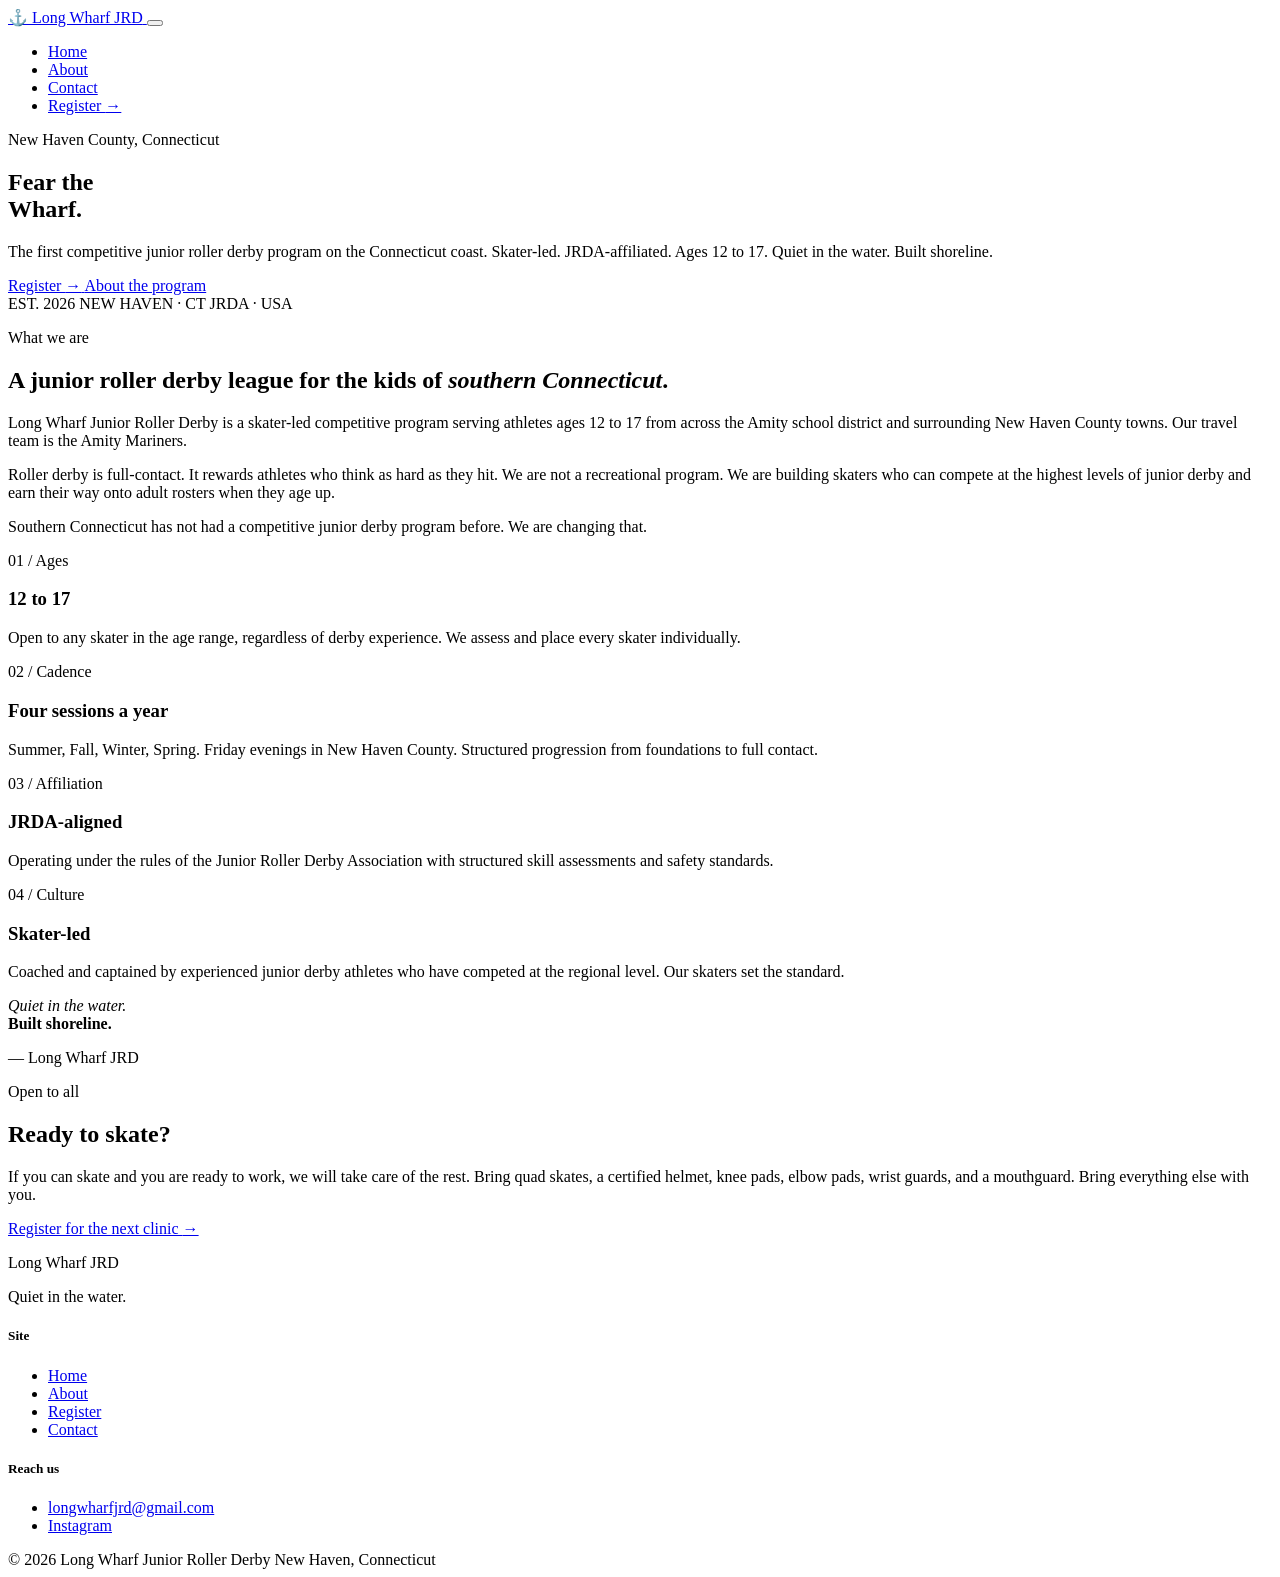
==== index.html @ 36a2472e "Add files via upload" ====
<!DOCTYPE html>
<html lang="en">
<head>
  <meta charset="UTF-8">
  <meta name="viewport" content="width=device-width, initial-scale=1.0">
  <title>Long Wharf Junior Roller Derby — New Haven County, Connecticut</title>
  <meta name="description" content="The first competitive junior roller derby program on the Connecticut coast. Skater-led, JRDA-affiliated, ages 12 to 17. Quiet in the water. Built shoreline.">

  <!-- Open Graph -->
  <meta property="og:type" content="website">
  <meta property="og:title" content="Long Wharf Junior Roller Derby">
  <meta property="og:description" content="The first competitive junior roller derby program on the Connecticut coast. Ages 12 to 17. Fear the wharf.">
  <meta property="og:image" content="assets/og-image.jpg">
  <meta property="og:url" content="https://longwharfjrd.com/">
  <meta name="twitter:card" content="summary_large_image">

  <link rel="icon" type="image/png" href="assets/favicon.png">
  <link rel="preconnect" href="https://fonts.googleapis.com">
  <link rel="preconnect" href="https://fonts.gstatic.com" crossorigin>
  <link href="https://fonts.googleapis.com/css2?family=Fraunces:ital,opsz,wght,SOFT@0,9..144,400..600,0..100;1,9..144,400..600,0..100&family=JetBrains+Mono:wght@400;500&family=Manrope:wght@400;500;600;700&display=swap" rel="stylesheet">

  <link rel="stylesheet" href="css/style.css">
</head>
<body>

  <!-- ───────── NAV ───────── -->
  <header class="nav" id="nav">
    <div class="container nav__inner">
      <a href="index.html" class="nav__brand">
        <span class="nav__brand-mark">⚓</span>
        <span>Long Wharf JRD</span>
      </a>
      <button class="nav__toggle" aria-label="Toggle menu" aria-expanded="false">
        <span></span><span></span><span></span>
      </button>
      <ul class="nav__list">
        <li><a href="index.html" class="nav__link">Home</a></li>
        <li><a href="about.html" class="nav__link">About</a></li>
        <li><a href="contact.html" class="nav__link">Contact</a></li>
        <li><a href="register.html" class="nav__cta">Register <span aria-hidden="true">→</span></a></li>
      </ul>
    </div>
  </header>

  <!-- ───────── HERO ───────── -->
  <section class="hero">
    <div class="container hero__inner">
      <div class="reveal">
        <p class="hero__eyebrow">New Haven County, Connecticut</p>
      </div>
      <h1 class="hero__slogan reveal reveal--delay-1">
        Fear the<br>
        <strong>Wharf.</strong>
      </h1>
      <div class="reveal reveal--delay-2">
        <p class="hero__sub">
          The first competitive junior roller derby program on the Connecticut coast. Skater-led. JRDA-affiliated. Ages 12 to 17. Quiet in the water. Built shoreline.
        </p>
      </div>
      <div class="hero__actions reveal reveal--delay-3">
        <a href="register.html" class="btn btn--primary">
          Register
          <span class="btn__arrow" aria-hidden="true">→</span>
        </a>
        <a href="about.html" class="btn btn--ghost">
          About the program
        </a>
      </div>
    </div>
    <div class="hero__meta">
      <span>EST. 2026</span>
      <span>NEW HAVEN · CT</span>
      <span>JRDA · USA</span>
    </div>
  </section>

  <!-- ───────── INTRO ───────── -->
  <section class="section intro">
    <div class="container">
      <div class="intro__grid">
        <div class="reveal">
          <p class="section-eyebrow">What we are</p>
          <h2 class="intro__heading">A junior roller derby league for the kids of <em>southern Connecticut</em>.</h2>
        </div>
        <div class="intro__body reveal reveal--delay-1">
          <p>Long Wharf Junior Roller Derby is a skater-led competitive program serving athletes ages 12 to 17 from across the Amity school district and surrounding New Haven County towns. Our travel team is the Amity Mariners.</p>
          <p>Roller derby is full-contact. It rewards athletes who think as hard as they hit. We are not a recreational program. We are building skaters who can compete at the highest levels of junior derby and earn their way onto adult rosters when they age up.</p>
          <p>Southern Connecticut has not had a competitive junior derby program before. We are changing that.</p>
        </div>
      </div>
    </div>
  </section>

  <!-- ───────── PILLARS ───────── -->
  <section class="section pillars">
    <div class="container">
      <div class="pillars__grid">
        <div class="pillar reveal">
          <span class="pillar__num">01 / Ages</span>
          <h3 class="pillar__title">12 to 17</h3>
          <p class="pillar__body">Open to any skater in the age range, regardless of derby experience. We assess and place every skater individually.</p>
        </div>
        <div class="pillar reveal reveal--delay-1">
          <span class="pillar__num">02 / Cadence</span>
          <h3 class="pillar__title">Four sessions a year</h3>
          <p class="pillar__body">Summer, Fall, Winter, Spring. Friday evenings in New Haven County. Structured progression from foundations to full contact.</p>
        </div>
        <div class="pillar reveal reveal--delay-2">
          <span class="pillar__num">03 / Affiliation</span>
          <h3 class="pillar__title">JRDA-aligned</h3>
          <p class="pillar__body">Operating under the rules of the Junior Roller Derby Association with structured skill assessments and safety standards.</p>
        </div>
        <div class="pillar reveal reveal--delay-3">
          <span class="pillar__num">04 / Culture</span>
          <h3 class="pillar__title">Skater-led</h3>
          <p class="pillar__body">Coached and captained by experienced junior derby athletes who have competed at the regional level. Our skaters set the standard.</p>
        </div>
      </div>
    </div>
  </section>

  <!-- ───────── BANNER ───────── -->
  <section class="banner">
    <div class="container banner__inner">
      <p class="banner__quote reveal">
        <em>Quiet in the water.</em><br>
        <strong>Built shoreline.</strong>
      </p>
      <p class="banner__cite reveal reveal--delay-1">— Long Wharf JRD</p>
    </div>
  </section>

  <!-- ───────── CTA ───────── -->
  <section class="section cta">
    <div class="container-narrow">
      <div class="cta__inner">
        <p class="section-eyebrow">Open to all</p>
        <h2 class="cta__title reveal">Ready to skate?</h2>
        <p class="cta__body reveal reveal--delay-1">If you can skate and you are ready to work, we will take care of the rest. Bring quad skates, a certified helmet, knee pads, elbow pads, wrist guards, and a mouthguard. Bring everything else with you.</p>
        <div class="cta__actions reveal reveal--delay-2">
          <a href="register.html" class="btn btn--dark">
            Register for the next clinic
            <span class="btn__arrow" aria-hidden="true">→</span>
          </a>
        </div>
      </div>
    </div>
  </section>

  <!-- ───────── FOOTER ───────── -->
  <footer class="footer">
    <div class="container">
      <div class="footer__inner">
        <div>
          <p class="footer__brand">Long Wharf JRD</p>
          <p class="footer__tagline">Quiet in the water.</p>
        </div>
        <div>
          <h5>Site</h5>
          <ul>
            <li><a href="index.html">Home</a></li>
            <li><a href="about.html">About</a></li>
            <li><a href="register.html">Register</a></li>
            <li><a href="contact.html">Contact</a></li>
          </ul>
        </div>
        <div>
          <h5>Reach us</h5>
          <ul>
            <li><a href="mailto:longwharfjrd@gmail.com">longwharfjrd@gmail.com</a></li>
            <li><a href="https://instagram.com/longwharfjrd" target="_blank" rel="noopener">Instagram</a></li>
          </ul>
        </div>
      </div>
      <div class="footer__bottom">
        <span>© <span data-year>2026</span> Long Wharf Junior Roller Derby</span>
        <span>New Haven, Connecticut</span>
      </div>
    </div>
  </footer>

  <script src="js/main.js"></script>
</body>
</html>
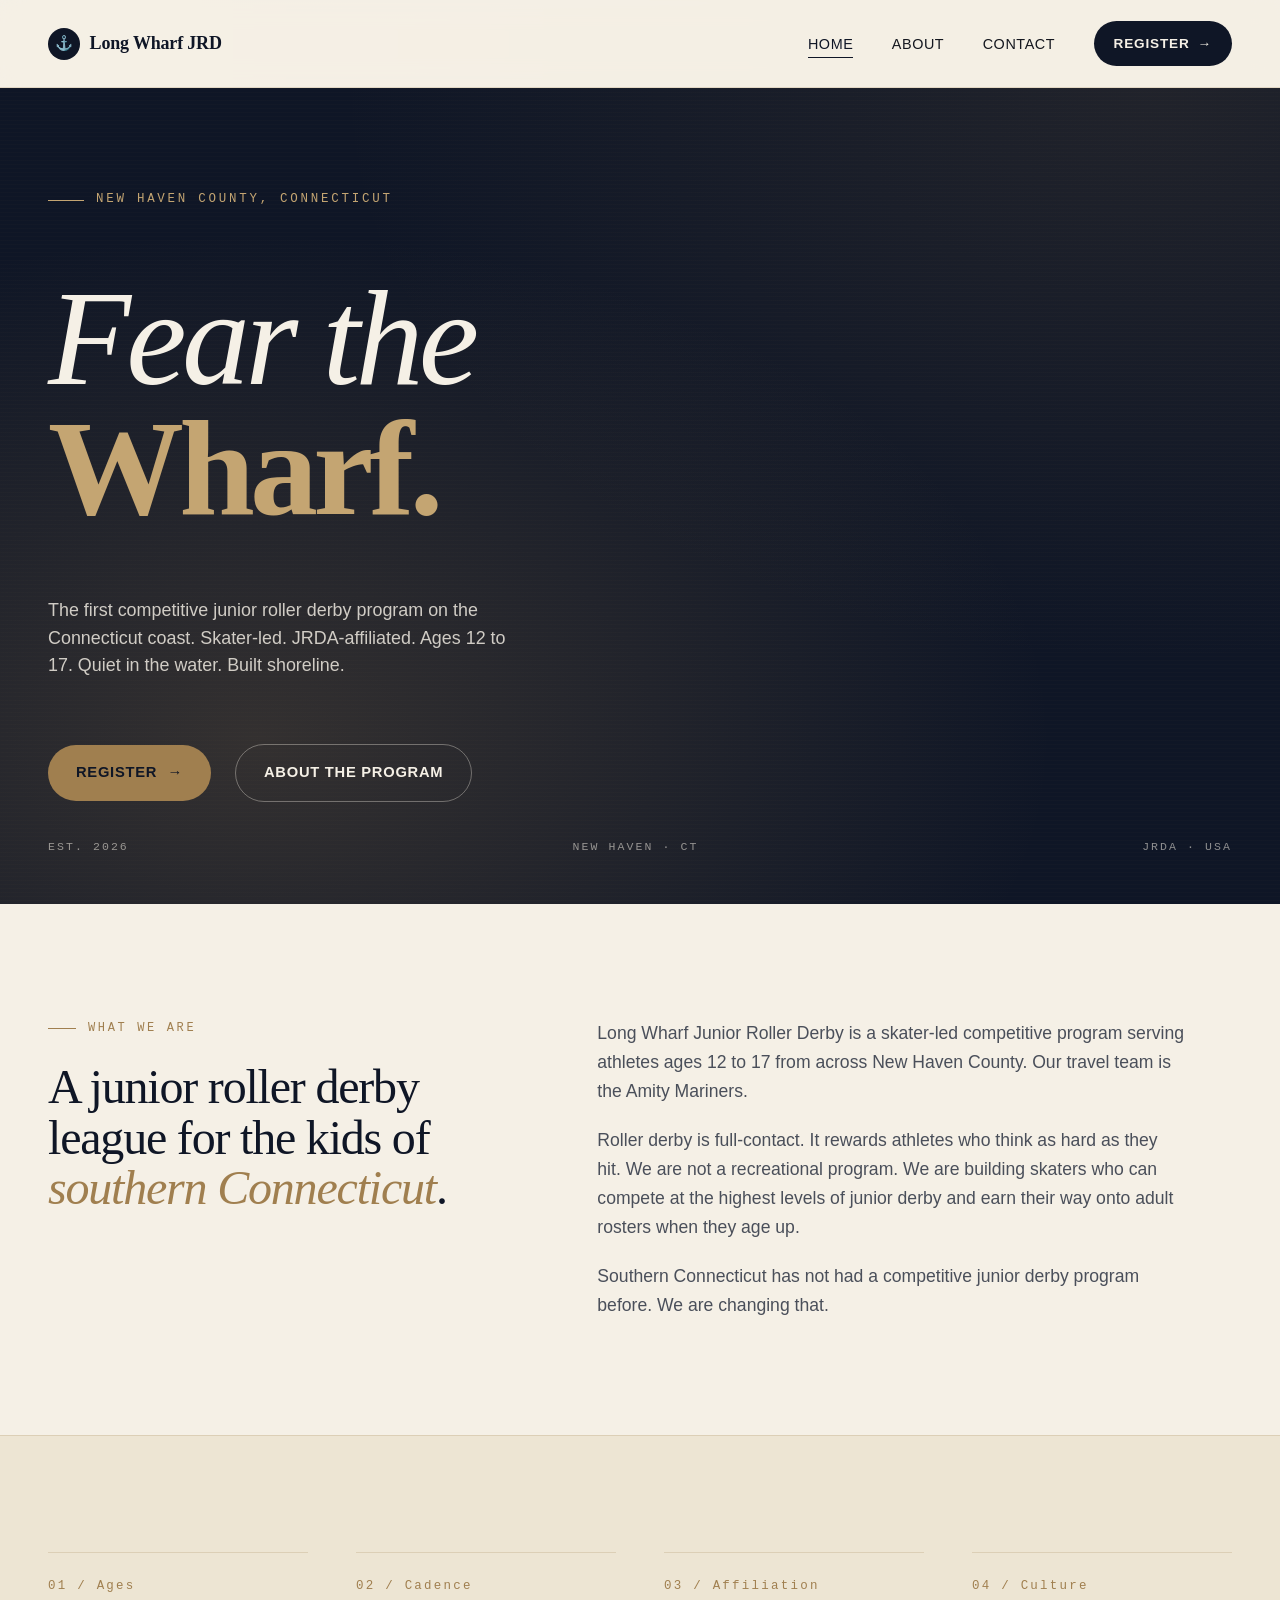
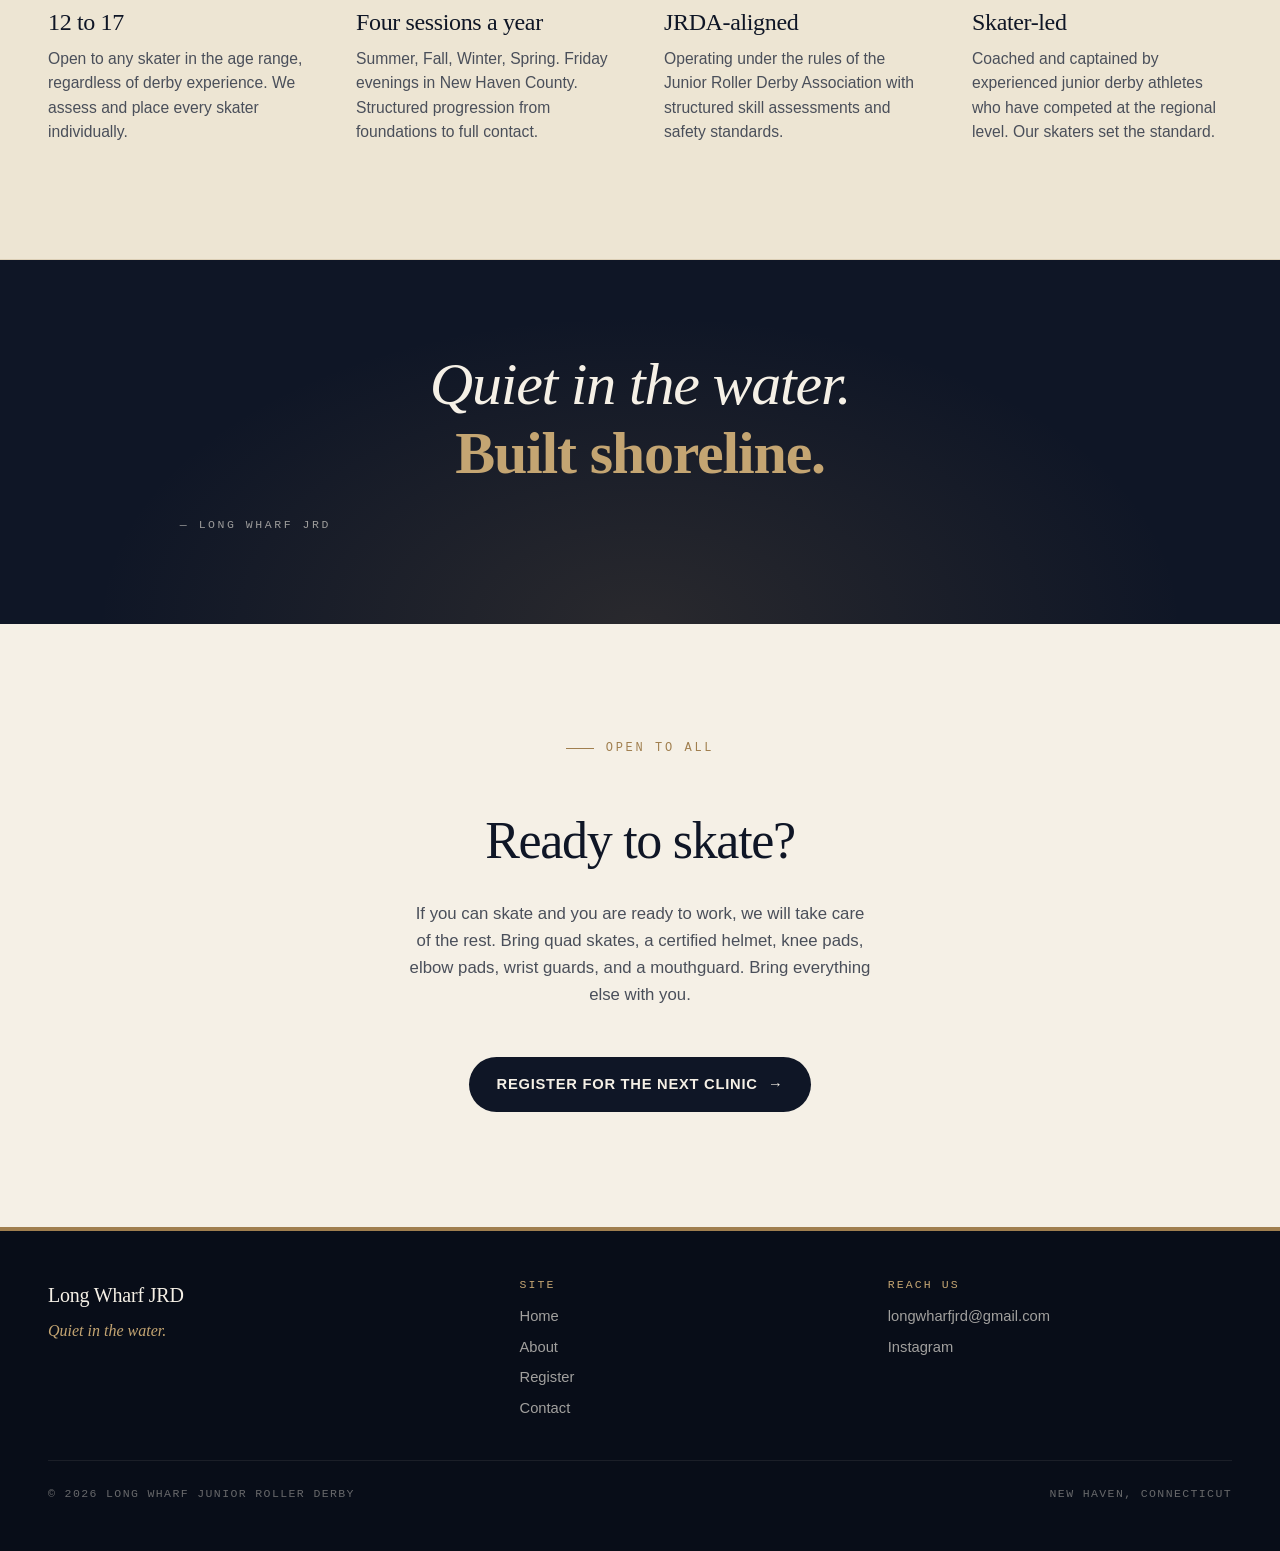
==== commit 0249f67d: "Update index.html" ====
--- a/index.html
+++ b/index.html
@@ -83,7 +83,7 @@
           <h2 class="intro__heading">A junior roller derby league for the kids of <em>southern Connecticut</em>.</h2>
         </div>
         <div class="intro__body reveal reveal--delay-1">
-          <p>Long Wharf Junior Roller Derby is a skater-led competitive program serving athletes ages 12 to 17 from across the Amity school district and surrounding New Haven County towns. Our travel team is the Amity Mariners.</p>
+          <p>Long Wharf Junior Roller Derby is a skater-led competitive program serving athletes ages 12 to 17 from across New Haven County. Our travel team is the Amity Mariners.</p>
           <p>Roller derby is full-contact. It rewards athletes who think as hard as they hit. We are not a recreational program. We are building skaters who can compete at the highest levels of junior derby and earn their way onto adult rosters when they age up.</p>
           <p>Southern Connecticut has not had a competitive junior derby program before. We are changing that.</p>
         </div>
--- a/css/style.css
+++ b/css/style.css
@@ -0,0 +1,1001 @@
+/* ═══════════════════════════════════════════════════════════
+   LONG WHARF JUNIOR ROLLER DERBY
+   stylesheet — refined editorial maritime
+   ═══════════════════════════════════════════════════════════ */
+
+/* ─── 1. RESET ─── */
+*, *::before, *::after { box-sizing: border-box; margin: 0; padding: 0; }
+html { scroll-behavior: smooth; -webkit-text-size-adjust: 100%; }
+body { line-height: 1.5; -webkit-font-smoothing: antialiased; -moz-osx-font-smoothing: grayscale; }
+img, picture, svg { display: block; max-width: 100%; }
+button { font: inherit; cursor: pointer; background: none; border: none; color: inherit; }
+a { color: inherit; text-decoration: none; }
+ul, ol { list-style: none; }
+
+/* ─── 2. TOKENS ─── */
+:root {
+  /* color */
+  --navy: #0f1626;
+  --navy-deep: #080d18;
+  --navy-soft: #1a2238;
+  --brass: #a07f4f;
+  --brass-soft: #c4a572;
+  --brass-pale: #e8dcc4;
+  --paper: #f5f0e6;
+  --paper-warm: #ede5d3;
+  --ink: #14171f;
+  --ink-soft: #4a4f5a;
+  --ink-muted: #7a7f8a;
+  --rust: #8b3a1f;
+  --line: rgba(20, 23, 31, 0.12);
+  --line-paper: rgba(160, 127, 79, 0.22);
+
+  /* type */
+  --font-display: "Fraunces", Georgia, serif;
+  --font-body: "Manrope", -apple-system, BlinkMacSystemFont, sans-serif;
+  --font-mono: "JetBrains Mono", "Courier New", monospace;
+
+  /* scale */
+  --space-1: 0.5rem;
+  --space-2: 1rem;
+  --space-3: 1.5rem;
+  --space-4: 2rem;
+  --space-5: 3rem;
+  --space-6: 4rem;
+  --space-7: 6rem;
+  --space-8: 9rem;
+
+  /* layout */
+  --container: 1280px;
+  --container-narrow: 880px;
+  --header-h: 88px;
+
+  /* timing */
+  --ease: cubic-bezier(0.32, 0.72, 0, 1);
+}
+
+/* ─── 3. BASE TYPOGRAPHY ─── */
+body {
+  font-family: var(--font-body);
+  font-size: 17px;
+  font-weight: 400;
+  line-height: 1.6;
+  color: var(--ink);
+  background: var(--paper);
+  background-image:
+    radial-gradient(at 80% 0%, rgba(160, 127, 79, 0.04) 0%, transparent 60%),
+    radial-gradient(at 0% 100%, rgba(15, 22, 38, 0.03) 0%, transparent 50%);
+  min-height: 100vh;
+}
+
+h1, h2, h3, h4, h5, h6 {
+  font-family: var(--font-display);
+  font-weight: 500;
+  line-height: 1.05;
+  letter-spacing: -0.02em;
+  color: var(--navy);
+  font-variation-settings: "opsz" 144, "SOFT" 0;
+}
+
+h1 { font-size: clamp(2.75rem, 7vw, 5.5rem); font-weight: 400; }
+h2 { font-size: clamp(2rem, 4.5vw, 3.25rem); font-weight: 500; }
+h3 { font-size: clamp(1.4rem, 2.5vw, 1.85rem); font-weight: 600; }
+h4 { font-size: 1.125rem; font-weight: 600; letter-spacing: 0.02em; }
+
+p { max-width: 60ch; }
+.lead { font-size: 1.25rem; line-height: 1.55; color: var(--ink); }
+em, i { font-style: italic; }
+
+::selection { background: var(--navy); color: var(--brass-soft); }
+
+/* ─── 4. LAYOUT ─── */
+.container { width: 100%; max-width: var(--container); margin-inline: auto; padding-inline: clamp(1.25rem, 4vw, 3rem); }
+.container-narrow { width: 100%; max-width: var(--container-narrow); margin-inline: auto; padding-inline: clamp(1.25rem, 4vw, 3rem); }
+.section { padding-block: clamp(4rem, 9vw, 7.5rem); position: relative; }
+.section--tight { padding-block: clamp(2.5rem, 5vw, 4.5rem); }
+
+/* ─── 5. NAV ─── */
+.nav {
+  position: sticky;
+  top: 0;
+  z-index: 50;
+  background: rgba(245, 240, 230, 0.82);
+  backdrop-filter: saturate(140%) blur(12px);
+  -webkit-backdrop-filter: saturate(140%) blur(12px);
+  border-bottom: 1px solid var(--line-paper);
+  height: var(--header-h);
+}
+.nav__inner {
+  height: 100%;
+  display: flex;
+  align-items: center;
+  justify-content: space-between;
+  gap: var(--space-3);
+}
+.nav__brand {
+  font-family: var(--font-display);
+  font-weight: 600;
+  font-size: 1.125rem;
+  letter-spacing: -0.01em;
+  color: var(--navy);
+  display: flex;
+  align-items: center;
+  gap: 0.6rem;
+}
+.nav__brand-mark {
+  display: inline-block;
+  width: 32px;
+  height: 32px;
+  background: var(--navy);
+  color: var(--brass-soft);
+  border-radius: 50%;
+  font-family: var(--font-display);
+  font-weight: 600;
+  font-size: 0.9rem;
+  display: flex;
+  align-items: center;
+  justify-content: center;
+  letter-spacing: 0;
+}
+.nav__list {
+  display: flex;
+  gap: clamp(1rem, 3vw, 2.5rem);
+  align-items: center;
+}
+.nav__link {
+  font-family: var(--font-body);
+  font-size: 0.9rem;
+  font-weight: 500;
+  letter-spacing: 0.04em;
+  text-transform: uppercase;
+  color: var(--ink);
+  position: relative;
+  padding-block: 0.25rem;
+  transition: color 200ms var(--ease);
+}
+.nav__link::after {
+  content: "";
+  position: absolute;
+  left: 0;
+  right: 0;
+  bottom: -2px;
+  height: 1px;
+  background: var(--navy);
+  transform: scaleX(0);
+  transform-origin: left;
+  transition: transform 240ms var(--ease);
+}
+.nav__link:hover { color: var(--navy); }
+.nav__link:hover::after { transform: scaleX(1); }
+.nav__link.is-active { color: var(--navy); }
+.nav__link.is-active::after { transform: scaleX(1); }
+.nav__cta {
+  display: inline-flex;
+  align-items: center;
+  gap: 0.5rem;
+  font-family: var(--font-body);
+  font-size: 0.85rem;
+  font-weight: 600;
+  letter-spacing: 0.06em;
+  text-transform: uppercase;
+  background: var(--navy);
+  color: var(--paper);
+  padding: 0.7rem 1.25rem;
+  border-radius: 999px;
+  transition: background 200ms var(--ease), transform 200ms var(--ease);
+}
+.nav__cta:hover { background: var(--navy-deep); transform: translateY(-1px); }
+.nav__toggle {
+  display: none;
+  width: 44px;
+  height: 44px;
+  position: relative;
+}
+.nav__toggle span {
+  display: block;
+  position: absolute;
+  left: 12px;
+  right: 12px;
+  height: 1.5px;
+  background: var(--navy);
+  transition: transform 240ms var(--ease), opacity 240ms var(--ease), top 240ms var(--ease);
+}
+.nav__toggle span:nth-child(1) { top: 16px; }
+.nav__toggle span:nth-child(2) { top: 22px; }
+.nav__toggle span:nth-child(3) { top: 28px; }
+.nav.is-open .nav__toggle span:nth-child(1) { top: 22px; transform: rotate(45deg); }
+.nav.is-open .nav__toggle span:nth-child(2) { opacity: 0; }
+.nav.is-open .nav__toggle span:nth-child(3) { top: 22px; transform: rotate(-45deg); }
+
+/* ─── 6. HERO ─── */
+.hero {
+  position: relative;
+  min-height: calc(100vh - var(--header-h));
+  display: flex;
+  align-items: center;
+  background: var(--navy);
+  color: var(--paper);
+  overflow: hidden;
+  isolation: isolate;
+}
+.hero::before {
+  content: "";
+  position: absolute;
+  inset: 0;
+  background:
+    radial-gradient(ellipse at 20% 80%, rgba(160, 127, 79, 0.25) 0%, transparent 55%),
+    radial-gradient(ellipse at 90% 0%, rgba(160, 127, 79, 0.12) 0%, transparent 50%);
+  z-index: -1;
+}
+.hero::after {
+  content: "";
+  position: absolute;
+  inset: 0;
+  background-image:
+    repeating-linear-gradient(
+      0deg,
+      transparent 0,
+      transparent 3px,
+      rgba(160, 127, 79, 0.025) 3px,
+      rgba(160, 127, 79, 0.025) 4px
+    );
+  pointer-events: none;
+  z-index: -1;
+}
+.hero__inner {
+  position: relative;
+  width: 100%;
+  display: grid;
+  gap: clamp(2rem, 5vw, 4rem);
+  padding-block: clamp(4rem, 8vw, 8rem);
+}
+.hero__eyebrow {
+  font-family: var(--font-mono);
+  font-size: 0.78rem;
+  font-weight: 400;
+  letter-spacing: 0.22em;
+  text-transform: uppercase;
+  color: var(--brass-soft);
+  display: flex;
+  align-items: center;
+  gap: 0.75rem;
+}
+.hero__eyebrow::before {
+  content: "";
+  width: 36px;
+  height: 1px;
+  background: var(--brass-soft);
+  flex-shrink: 0;
+}
+.hero__slogan {
+  font-family: var(--font-display);
+  font-weight: 400;
+  font-style: italic;
+  font-size: clamp(3.5rem, 11vw, 8.5rem);
+  line-height: 0.95;
+  letter-spacing: -0.035em;
+  color: var(--paper);
+  font-variation-settings: "opsz" 144, "SOFT" 100;
+}
+.hero__slogan strong {
+  font-weight: 600;
+  font-style: normal;
+  color: var(--brass-soft);
+  display: block;
+}
+.hero__sub {
+  font-size: clamp(1.05rem, 1.4vw, 1.2rem);
+  max-width: 48ch;
+  color: rgba(245, 240, 230, 0.82);
+  line-height: 1.55;
+}
+.hero__actions {
+  display: flex;
+  flex-wrap: wrap;
+  gap: 1rem 1.5rem;
+  align-items: center;
+}
+.hero__meta {
+  position: absolute;
+  bottom: clamp(1.5rem, 4vw, 3rem);
+  left: clamp(1.25rem, 4vw, 3rem);
+  right: clamp(1.25rem, 4vw, 3rem);
+  display: flex;
+  justify-content: space-between;
+  align-items: end;
+  gap: 1rem;
+  font-family: var(--font-mono);
+  font-size: 0.72rem;
+  letter-spacing: 0.18em;
+  text-transform: uppercase;
+  color: rgba(245, 240, 230, 0.55);
+}
+.hero__meta span { white-space: nowrap; }
+
+/* ─── 7. BUTTONS ─── */
+.btn {
+  display: inline-flex;
+  align-items: center;
+  gap: 0.65rem;
+  font-family: var(--font-body);
+  font-size: 0.92rem;
+  font-weight: 600;
+  letter-spacing: 0.05em;
+  text-transform: uppercase;
+  padding: 1rem 1.75rem;
+  border-radius: 999px;
+  transition: transform 200ms var(--ease), background 200ms var(--ease), color 200ms var(--ease);
+  white-space: nowrap;
+}
+.btn--primary {
+  background: var(--brass);
+  color: var(--navy);
+}
+.btn--primary:hover { background: var(--brass-soft); transform: translateY(-2px); }
+.btn--ghost {
+  background: transparent;
+  color: var(--paper);
+  border: 1px solid rgba(245, 240, 230, 0.35);
+}
+.btn--ghost:hover { background: rgba(245, 240, 230, 0.08); border-color: rgba(245, 240, 230, 0.6); }
+.btn--dark {
+  background: var(--navy);
+  color: var(--paper);
+}
+.btn--dark:hover { background: var(--navy-deep); transform: translateY(-2px); }
+.btn__arrow {
+  display: inline-block;
+  transition: transform 240ms var(--ease);
+}
+.btn:hover .btn__arrow { transform: translateX(4px); }
+
+/* ─── 8. SECTIONS ─── */
+.section-eyebrow {
+  font-family: var(--font-mono);
+  font-size: 0.75rem;
+  font-weight: 400;
+  letter-spacing: 0.22em;
+  text-transform: uppercase;
+  color: var(--brass);
+  display: flex;
+  align-items: center;
+  gap: 0.75rem;
+  margin-bottom: var(--space-3);
+}
+.section-eyebrow::before {
+  content: "";
+  width: 28px;
+  height: 1px;
+  background: var(--brass);
+}
+.section-title {
+  font-family: var(--font-display);
+  font-weight: 400;
+  font-size: clamp(2.25rem, 5vw, 3.5rem);
+  line-height: 1.05;
+  letter-spacing: -0.025em;
+  color: var(--navy);
+  margin-bottom: var(--space-4);
+  max-width: 22ch;
+}
+.section-title em {
+  font-style: italic;
+  color: var(--brass);
+  font-weight: 400;
+}
+
+/* ─── 9. INTRO BLOCK (home) ─── */
+.intro {
+  position: relative;
+  background: var(--paper);
+}
+.intro__grid {
+  display: grid;
+  grid-template-columns: 1fr;
+  gap: var(--space-6);
+  align-items: start;
+}
+@media (min-width: 900px) {
+  .intro__grid { grid-template-columns: 1fr 1.4fr; gap: var(--space-7); }
+}
+.intro__heading {
+  font-family: var(--font-display);
+  font-size: clamp(2rem, 4vw, 3rem);
+  font-weight: 400;
+  line-height: 1.05;
+  letter-spacing: -0.025em;
+  color: var(--navy);
+}
+.intro__heading em {
+  font-style: italic;
+  color: var(--brass);
+}
+.intro__body { font-size: 1.1rem; line-height: 1.65; color: var(--ink-soft); }
+.intro__body p + p { margin-top: 1.25rem; }
+
+/* ─── 10. PILLARS ─── */
+.pillars { background: var(--paper-warm); border-block: 1px solid var(--line-paper); }
+.pillars__grid {
+  display: grid;
+  grid-template-columns: repeat(auto-fit, minmax(220px, 1fr));
+  gap: clamp(2rem, 4vw, 3rem);
+}
+.pillar {
+  display: flex;
+  flex-direction: column;
+  gap: 0.75rem;
+  padding-top: 1.5rem;
+  border-top: 1px solid var(--line-paper);
+  position: relative;
+}
+.pillar__num {
+  font-family: var(--font-mono);
+  font-size: 0.78rem;
+  letter-spacing: 0.18em;
+  color: var(--brass);
+}
+.pillar__title {
+  font-family: var(--font-display);
+  font-size: 1.5rem;
+  font-weight: 500;
+  line-height: 1.1;
+  letter-spacing: -0.015em;
+  color: var(--navy);
+}
+.pillar__body {
+  font-size: 0.98rem;
+  line-height: 1.55;
+  color: var(--ink-soft);
+}
+
+/* ─── 11. BANNER (full-width slogan band) ─── */
+.banner {
+  background: var(--navy);
+  color: var(--paper);
+  position: relative;
+  overflow: hidden;
+  isolation: isolate;
+}
+.banner::before {
+  content: "";
+  position: absolute;
+  inset: 0;
+  background: radial-gradient(ellipse at 50% 100%, rgba(160, 127, 79, 0.18) 0%, transparent 60%);
+  z-index: -1;
+}
+.banner__inner {
+  padding-block: clamp(4rem, 7vw, 6rem);
+  text-align: center;
+}
+.banner__quote {
+  font-family: var(--font-display);
+  font-style: italic;
+  font-weight: 400;
+  font-size: clamp(2rem, 5vw, 3.75rem);
+  line-height: 1.15;
+  letter-spacing: -0.02em;
+  max-width: 22ch;
+  margin: 0 auto;
+  color: var(--paper);
+  font-variation-settings: "opsz" 144, "SOFT" 100;
+}
+.banner__quote strong {
+  font-weight: 600;
+  font-style: normal;
+  color: var(--brass-soft);
+}
+.banner__cite {
+  font-family: var(--font-mono);
+  font-size: 0.72rem;
+  letter-spacing: 0.22em;
+  text-transform: uppercase;
+  color: rgba(245, 240, 230, 0.6);
+  margin-top: 1.75rem;
+}
+
+/* ─── 12. CTA BLOCK ─── */
+.cta {
+  background: var(--paper);
+}
+.cta__inner {
+  display: flex;
+  flex-direction: column;
+  gap: var(--space-4);
+  align-items: center;
+  text-align: center;
+}
+.cta__title {
+  font-family: var(--font-display);
+  font-size: clamp(2rem, 4.5vw, 3.25rem);
+  font-weight: 400;
+  letter-spacing: -0.025em;
+  color: var(--navy);
+  max-width: 18ch;
+}
+.cta__title em { font-style: italic; color: var(--brass); }
+.cta__body {
+  font-size: 1.05rem;
+  color: var(--ink-soft);
+  max-width: 50ch;
+  line-height: 1.6;
+}
+.cta__actions {
+  display: flex;
+  flex-wrap: wrap;
+  gap: 1rem;
+  justify-content: center;
+  margin-top: var(--space-2);
+}
+
+/* ─── 13. PAGE HEADER (subpages) ─── */
+.page-header {
+  background: var(--navy);
+  color: var(--paper);
+  position: relative;
+  overflow: hidden;
+  isolation: isolate;
+}
+.page-header::before {
+  content: "";
+  position: absolute;
+  inset: 0;
+  background: radial-gradient(ellipse at 80% 40%, rgba(160, 127, 79, 0.15) 0%, transparent 60%);
+  z-index: -1;
+}
+.page-header__inner {
+  padding-block: clamp(5rem, 9vw, 8rem);
+}
+.page-header__eyebrow {
+  font-family: var(--font-mono);
+  font-size: 0.78rem;
+  letter-spacing: 0.22em;
+  text-transform: uppercase;
+  color: var(--brass-soft);
+  display: flex;
+  align-items: center;
+  gap: 0.75rem;
+  margin-bottom: var(--space-3);
+}
+.page-header__eyebrow::before {
+  content: "";
+  width: 36px;
+  height: 1px;
+  background: var(--brass-soft);
+}
+.page-header__title {
+  font-family: var(--font-display);
+  font-weight: 400;
+  font-size: clamp(3rem, 8vw, 6rem);
+  line-height: 1;
+  letter-spacing: -0.03em;
+  color: var(--paper);
+  font-variation-settings: "opsz" 144, "SOFT" 50;
+  max-width: 16ch;
+}
+.page-header__title em {
+  font-style: italic;
+  color: var(--brass-soft);
+}
+
+/* ─── 14. PROSE (about, register) ─── */
+.prose {
+  max-width: 68ch;
+}
+.prose h2 {
+  margin-top: var(--space-6);
+  margin-bottom: var(--space-3);
+  font-size: clamp(1.75rem, 3.5vw, 2.5rem);
+}
+.prose h2:first-child { margin-top: 0; }
+.prose h3 {
+  margin-top: var(--space-4);
+  margin-bottom: var(--space-2);
+  font-size: 1.35rem;
+  font-weight: 600;
+  color: var(--navy);
+}
+.prose p {
+  font-size: 1.075rem;
+  line-height: 1.65;
+  color: var(--ink-soft);
+  margin-bottom: 1.25rem;
+  max-width: 65ch;
+}
+.prose p strong { color: var(--ink); font-weight: 600; }
+.prose ul {
+  margin-block: 1.25rem;
+  padding-left: 0;
+}
+.prose ul li {
+  font-size: 1.075rem;
+  line-height: 1.6;
+  color: var(--ink-soft);
+  padding-left: 1.5rem;
+  margin-bottom: 0.6rem;
+  position: relative;
+}
+.prose ul li::before {
+  content: "";
+  position: absolute;
+  left: 0;
+  top: 0.65em;
+  width: 8px;
+  height: 1px;
+  background: var(--brass);
+}
+.prose .lede {
+  font-family: var(--font-display);
+  font-weight: 400;
+  font-size: clamp(1.4rem, 2.4vw, 1.75rem);
+  line-height: 1.4;
+  letter-spacing: -0.01em;
+  color: var(--navy);
+  margin-bottom: var(--space-5);
+  max-width: 32ch;
+}
+.prose .lede em { font-style: italic; color: var(--brass); }
+
+.divider {
+  height: 1px;
+  background: var(--line);
+  border: 0;
+  margin-block: var(--space-5);
+}
+
+/* ─── 15. TEAMS GRID (about) ─── */
+.teams {
+  display: grid;
+  grid-template-columns: 1fr;
+  gap: var(--space-3);
+  margin-block: var(--space-4);
+}
+@media (min-width: 760px) { .teams { grid-template-columns: repeat(2, 1fr); } }
+.team {
+  padding: var(--space-3);
+  background: var(--paper-warm);
+  border: 1px solid var(--line-paper);
+  border-radius: 4px;
+  display: flex;
+  flex-direction: column;
+  gap: 0.5rem;
+}
+.team__tier {
+  font-family: var(--font-mono);
+  font-size: 0.72rem;
+  letter-spacing: 0.18em;
+  text-transform: uppercase;
+  color: var(--brass);
+}
+.team__name {
+  font-family: var(--font-display);
+  font-size: 1.4rem;
+  font-weight: 500;
+  line-height: 1.1;
+  letter-spacing: -0.01em;
+  color: var(--navy);
+}
+.team__desc {
+  font-size: 0.95rem;
+  line-height: 1.5;
+  color: var(--ink-soft);
+}
+
+/* ─── 16. CODE STRIP (truncated codes on about page) ─── */
+.code-strip {
+  display: grid;
+  gap: var(--space-3);
+  margin-block: var(--space-4);
+}
+.code-strip__item {
+  display: grid;
+  grid-template-columns: auto 1fr;
+  gap: 1.25rem;
+  padding-block: 1rem;
+  border-bottom: 1px solid var(--line);
+}
+.code-strip__item:first-child { border-top: 1px solid var(--line); padding-top: 1.5rem; }
+.code-strip__letter {
+  font-family: var(--font-display);
+  font-size: 2rem;
+  font-weight: 400;
+  font-style: italic;
+  line-height: 1;
+  color: var(--brass);
+  width: 1.5em;
+}
+.code-strip__text strong {
+  display: block;
+  font-family: var(--font-body);
+  font-size: 0.78rem;
+  font-weight: 600;
+  letter-spacing: 0.12em;
+  text-transform: uppercase;
+  color: var(--navy);
+  margin-bottom: 0.35rem;
+}
+.code-strip__text p {
+  font-size: 0.98rem;
+  line-height: 1.55;
+  color: var(--ink-soft);
+}
+
+/* ─── 17. REGISTER PAGE ─── */
+.register-info {
+  display: grid;
+  gap: var(--space-3);
+  grid-template-columns: 1fr;
+  margin-block: var(--space-4);
+}
+@media (min-width: 760px) { .register-info { grid-template-columns: repeat(2, 1fr); } }
+.register-info__item {
+  padding: var(--space-3);
+  background: var(--paper-warm);
+  border: 1px solid var(--line-paper);
+  border-radius: 4px;
+}
+.register-info__label {
+  font-family: var(--font-mono);
+  font-size: 0.72rem;
+  letter-spacing: 0.18em;
+  text-transform: uppercase;
+  color: var(--brass);
+  margin-bottom: 0.6rem;
+}
+.register-info__value {
+  font-family: var(--font-display);
+  font-size: 1.25rem;
+  font-weight: 500;
+  color: var(--navy);
+  line-height: 1.2;
+  letter-spacing: -0.01em;
+}
+.gear-list {
+  list-style: none;
+  display: grid;
+  grid-template-columns: repeat(auto-fit, minmax(180px, 1fr));
+  gap: 0.5rem 1.5rem;
+  margin-block: var(--space-3);
+}
+.gear-list li {
+  font-size: 0.98rem;
+  color: var(--ink);
+  padding-left: 1.5rem;
+  position: relative;
+}
+.gear-list li::before {
+  content: "▪";
+  position: absolute;
+  left: 0;
+  color: var(--brass);
+}
+
+.form-embed {
+  margin-block: var(--space-5);
+  background: var(--paper-warm);
+  border: 1px solid var(--line-paper);
+  border-radius: 4px;
+  overflow: hidden;
+}
+.form-embed iframe {
+  display: block;
+  width: 100%;
+  border: 0;
+}
+
+.steps {
+  counter-reset: step;
+  display: grid;
+  gap: var(--space-3);
+  margin-block: var(--space-4);
+}
+.step {
+  display: grid;
+  grid-template-columns: auto 1fr;
+  gap: 1.25rem;
+  padding-block: 1.25rem;
+  border-top: 1px solid var(--line);
+}
+.step:last-child { border-bottom: 1px solid var(--line); }
+.step__num {
+  counter-increment: step;
+  font-family: var(--font-mono);
+  font-size: 0.85rem;
+  letter-spacing: 0.1em;
+  color: var(--brass);
+}
+.step__num::before { content: "0" counter(step); }
+.step__title {
+  font-family: var(--font-display);
+  font-size: 1.2rem;
+  font-weight: 500;
+  color: var(--navy);
+  margin-bottom: 0.25rem;
+}
+.step__body { font-size: 0.98rem; line-height: 1.55; color: var(--ink-soft); }
+
+/* ─── 18. CONTACT PAGE ─── */
+.contact-block {
+  display: grid;
+  gap: var(--space-4);
+  margin-block: var(--space-5);
+}
+@media (min-width: 760px) { .contact-block { grid-template-columns: repeat(2, 1fr); } }
+.contact-card {
+  padding: var(--space-4);
+  background: var(--paper-warm);
+  border: 1px solid var(--line-paper);
+  border-radius: 4px;
+  display: flex;
+  flex-direction: column;
+  gap: 0.75rem;
+}
+.contact-card__label {
+  font-family: var(--font-mono);
+  font-size: 0.72rem;
+  letter-spacing: 0.22em;
+  text-transform: uppercase;
+  color: var(--brass);
+}
+.contact-card__value {
+  font-family: var(--font-display);
+  font-size: clamp(1.5rem, 3vw, 2rem);
+  font-weight: 500;
+  color: var(--navy);
+  line-height: 1.15;
+  letter-spacing: -0.015em;
+  word-break: break-word;
+}
+.contact-card__value a { transition: color 200ms var(--ease); }
+.contact-card__value a:hover { color: var(--brass); }
+.contact-card__note {
+  font-size: 0.92rem;
+  line-height: 1.5;
+  color: var(--ink-muted);
+}
+
+/* ─── 19. 404 ─── */
+.notfound {
+  min-height: calc(100vh - var(--header-h));
+  display: flex;
+  align-items: center;
+  background: var(--navy);
+  color: var(--paper);
+  position: relative;
+  overflow: hidden;
+}
+.notfound::before {
+  content: "";
+  position: absolute;
+  inset: 0;
+  background: radial-gradient(ellipse at 50% 50%, rgba(160, 127, 79, 0.15) 0%, transparent 60%);
+}
+.notfound__inner {
+  position: relative;
+  text-align: center;
+  display: flex;
+  flex-direction: column;
+  gap: var(--space-3);
+  align-items: center;
+}
+.notfound__num {
+  font-family: var(--font-display);
+  font-size: clamp(7rem, 22vw, 16rem);
+  font-weight: 400;
+  font-style: italic;
+  line-height: 0.85;
+  color: var(--brass-soft);
+  font-variation-settings: "opsz" 144, "SOFT" 100;
+}
+.notfound__title {
+  font-family: var(--font-display);
+  font-size: clamp(1.5rem, 3vw, 2rem);
+  font-weight: 400;
+  color: var(--paper);
+}
+.notfound__body {
+  font-size: 1rem;
+  color: rgba(245, 240, 230, 0.7);
+  max-width: 36ch;
+}
+
+/* ─── 20. FOOTER ─── */
+.footer {
+  background: var(--navy-deep);
+  color: rgba(245, 240, 230, 0.65);
+  padding-block: var(--space-5);
+  border-top: 4px solid var(--brass);
+}
+.footer__inner {
+  display: grid;
+  gap: var(--space-3);
+  grid-template-columns: 1fr;
+  align-items: start;
+}
+@media (min-width: 720px) { .footer__inner { grid-template-columns: 1.3fr 1fr 1fr; } }
+.footer__brand {
+  font-family: var(--font-display);
+  font-size: 1.25rem;
+  font-weight: 500;
+  color: var(--paper);
+  letter-spacing: -0.01em;
+}
+.footer__tagline {
+  font-family: var(--font-display);
+  font-style: italic;
+  font-size: 1rem;
+  color: var(--brass-soft);
+  margin-top: 0.4rem;
+}
+.footer h5 {
+  font-family: var(--font-mono);
+  font-size: 0.72rem;
+  letter-spacing: 0.18em;
+  text-transform: uppercase;
+  color: var(--brass-soft);
+  font-weight: 400;
+  margin-bottom: 0.85rem;
+}
+.footer ul li { margin-bottom: 0.45rem; font-size: 0.92rem; }
+.footer ul li a:hover { color: var(--paper); }
+.footer__bottom {
+  margin-top: var(--space-4);
+  padding-top: var(--space-3);
+  border-top: 1px solid rgba(245, 240, 230, 0.08);
+  display: flex;
+  flex-wrap: wrap;
+  justify-content: space-between;
+  gap: 1rem;
+  font-family: var(--font-mono);
+  font-size: 0.72rem;
+  letter-spacing: 0.12em;
+  text-transform: uppercase;
+  color: rgba(245, 240, 230, 0.4);
+}
+
+/* ─── 21. REVEAL ANIMATION ─── */
+.reveal {
+  opacity: 0;
+  transform: translateY(24px);
+  transition: opacity 800ms var(--ease), transform 800ms var(--ease);
+}
+.reveal.is-visible {
+  opacity: 1;
+  transform: translateY(0);
+}
+.reveal--delay-1 { transition-delay: 100ms; }
+.reveal--delay-2 { transition-delay: 200ms; }
+.reveal--delay-3 { transition-delay: 300ms; }
+.reveal--delay-4 { transition-delay: 400ms; }
+
+@media (prefers-reduced-motion: reduce) {
+  *, *::before, *::after { animation-duration: 0.01ms !important; transition-duration: 0.01ms !important; }
+  .reveal { opacity: 1; transform: none; }
+}
+
+/* ─── 22. RESPONSIVE NAV ─── */
+@media (max-width: 760px) {
+  :root { --header-h: 72px; }
+  .nav__list {
+    position: fixed;
+    inset: var(--header-h) 0 0 0;
+    background: var(--paper);
+    flex-direction: column;
+    align-items: stretch;
+    padding: var(--space-4) var(--space-3);
+    gap: 0;
+    transform: translateX(100%);
+    transition: transform 320ms var(--ease);
+    z-index: 49;
+    border-top: 1px solid var(--line-paper);
+  }
+  .nav.is-open .nav__list { transform: translateX(0); }
+  .nav__list li { border-bottom: 1px solid var(--line-paper); }
+  .nav__link {
+    display: block;
+    padding-block: 1.25rem;
+    font-size: 1.05rem;
+  }
+  .nav__cta { margin-top: var(--space-3); justify-content: center; }
+  .nav__toggle { display: block; }
+  .hero__meta { font-size: 0.65rem; flex-direction: column; align-items: start; gap: 0.5rem; }
+}
